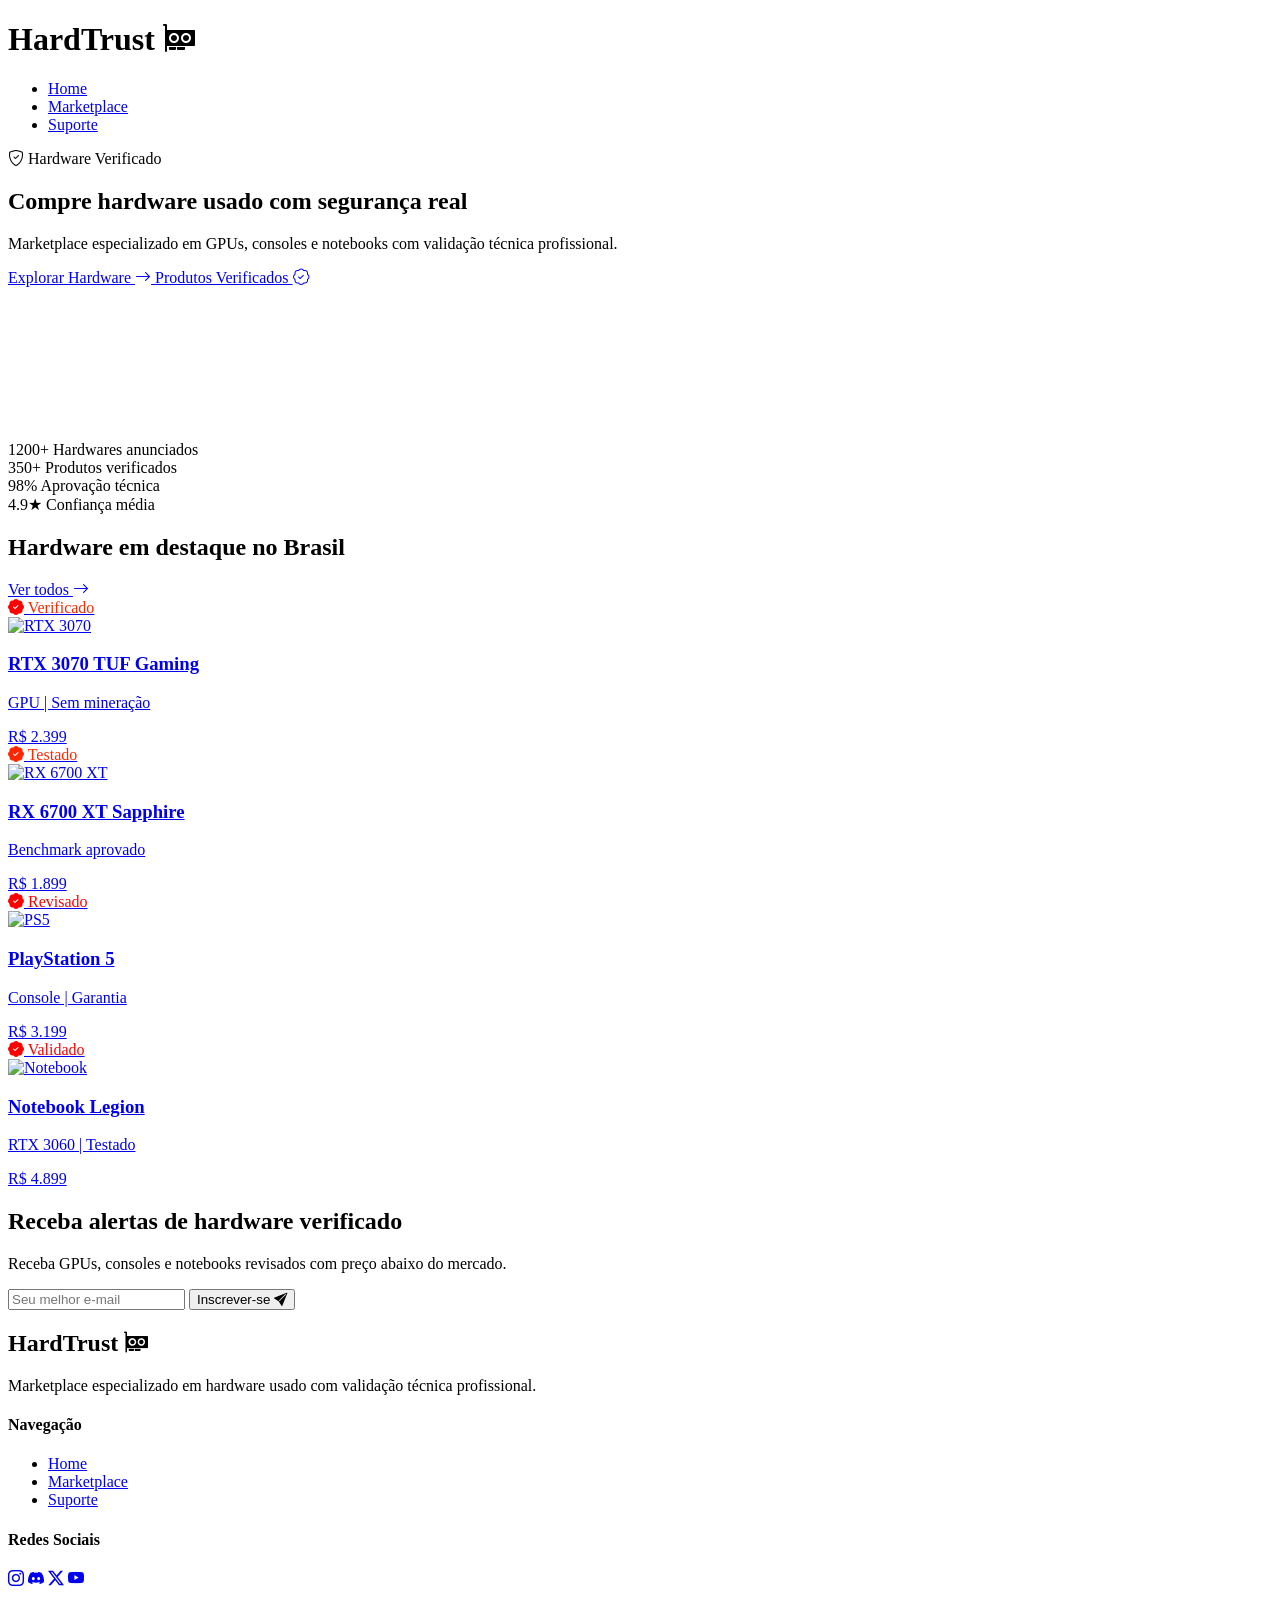
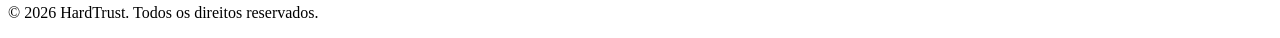
==== atv2/index/index.html @ 50b196d3 "Add files via upload" ====
<!DOCTYPE html>
<html lang="pt-br">
<head>
  <meta charset="UTF-8">
  <meta name="viewport" content="width=device-width, initial-scale=1.0">
  <title>HardTrust</title>

  <link href="https://fonts.googleapis.com/css2?family=Poppins:wght@300;400;500;700&display=swap" rel="stylesheet">

  <link rel="stylesheet"
  href="https://cdn.jsdelivr.net/npm/bootstrap-icons@1.11.3/font/bootstrap-icons.min.css">

  <link rel="stylesheet" href="/css/styles.css">
</head>
<body>

  <header class="header-page">
    <div class="container header-container">

      <h1>HardTrust <i class="bi bi-gpu-card"></i></h1>

      <nav>
        <ul class="header-menu">
          <li><a href="/index/index.html" class="item-menu active">Home</a></li>
          <li><a href="/pages/loja.html" class="item-menu">Marketplace</a></li>
          <li><a href="/pages/suporte.html" class="item-menu">Suporte</a></li>
        </ul>
      </nav>

    </div>
  </header>

  <section class="hero">

    <div class="container hero-content">

      <span class="hero-badge">
        <i class="bi bi-shield-check"></i>
        Hardware Verificado
      </span>

      <h2>
        Compre hardware usado com
        <span class="highlight">segurança real</span>
      </h2>

      <p>
        Marketplace especializado em GPUs, consoles e notebooks
        com validação técnica profissional.
      </p>

      <div class="hero-buttons">

        <a href="/pages/loja.html" class="btn-primary">
          Explorar Hardware
          <i class="bi bi-arrow-right"></i>
        </a>

        <a href="#hardware" class="btn-outline">
          Produtos Verificados
          <i class="bi bi-patch-check"></i>
        </a>

      </div>

    </div>

    <video class="video" autoplay muted loop playsinline>
      <source src="/vid/Ultimate All-Black PC Build  No RGB  RTX 5090 + Ultra 9 285K + Hyte Y70 + Noctua + ASUS.mp4" type="video/mp4">
    </video>

    <div class="hero-overlay"></div>

  </section>

  <section class="stats-bar">

    <div class="container stats-container">

      <div class="stat-item">
        <span class="stat-number">1200+</span>
        <span class="stat-label">Hardwares anunciados</span>
      </div>

      <div class="stat-item">
        <span class="stat-number">350+</span>
        <span class="stat-label">Produtos verificados</span>
      </div>

      <div class="stat-item">
        <span class="stat-number">98%</span>
        <span class="stat-label">Aprovação técnica</span>
      </div>

      <div class="stat-item">
        <span class="stat-number">4.9★</span>
        <span class="stat-label">Confiança média</span>
      </div>

    </div>

  </section>

  <section class="games" id="hardware">

    <div class="container">

      <div class="section-header">

        <h2>
          Hardware em destaque
          <span class="highlight">no Brasil</span>
        </h2>

        <a href="/pages/loja.html" class="see-all">
          Ver todos
          <i class="bi bi-arrow-right"></i>
        </a>

      </div>

      <div class="grid-cards">

        <a href="#" class="card">

          <div class="verified-badge" style="color: rgb(255, 38, 0);" >
            <i class="bi bi-patch-check-fill" style="color: rgb(255, 0, 0);"></i>
            Verificado
          </div>

          <img src="/img/download.png" alt="RTX 3070">

          <div class="card-game-info">
            <h3>RTX 3070 TUF Gaming</h3>
            <p>GPU | Sem mineração</p>
            <span class="card-price">R$ 2.399</span>
          </div>

        </a>

        <a href="#" class="card">

          <div class="verified-badge" style="color: rgb(255, 38, 0);">
            <i class="bi bi-patch-check-fill"></i>
            Testado
          </div>

          <img src="/img/rx6700xt.jpg" alt="RX 6700 XT">

          <div class="card-game-info">
            <h3>RX 6700 XT Sapphire</h3>
            <p>Benchmark aprovado</p>
            <span class="card-price">R$ 1.899</span>
          </div>

        </a>

        <a href="#" class="card">

          <div class="verified-badge" style="color: red;">
            <i class="bi bi-patch-check-fill"></i>
            Revisado
          </div>

          <img src="/img/ps5.jpg" alt="PS5">

          <div class="card-game-info">
            <h3>PlayStation 5</h3>
            <p>Console | Garantia</p>
            <span class="card-price">R$ 3.199</span>
          </div>

        </a>

        <a href="#" class="card">

          <div class="verified-badge" style="color: red;">
            <i class="bi bi-patch-check-fill"></i>
            Validado
          </div>

          <img src="/img/notebook legion.jpg" alt="Notebook">

          <div class="card-game-info">
            <h3>Notebook Legion</h3>
            <p>RTX 3060 | Testado</p>
            <span class="card-price">R$ 4.899</span>
          </div>

        </a>

      </div>

    </div>

  </section>

  <section class="newsletter">

    <div class="container newsletter-container">

      <div class="newsletter-text">

        <h2>
          Receba alertas de
          <span class="highlight">hardware verificado</span>
        </h2>

        <p>
          Receba GPUs, consoles e notebooks revisados
          com preço abaixo do mercado.
        </p>

      </div>

      <form class="newsletter-form" id="form-newsletter">

        <input
        type="email"
        id="email-input"
        placeholder="Seu melhor e-mail"
        required>

        <button type="submit">
          Inscrever-se
          <i class="bi bi-send-fill"></i>
        </button>

      </form>

    </div>

  </section>

  <footer class="footer">

    <div class="container footer-inner">

      <div class="footer-brand">
        <h2>HardTrust <i class="bi bi-gpu-card"></i></h2>

        <p>
          Marketplace especializado em hardware usado
          com validação técnica profissional.
        </p>
      </div>

      <div class="footer-links">

        <h4>Navegação</h4>

        <ul>
          <li><a href="/index/index.html">Home</a></li>
          <li><a href="/pages/loja.html">Marketplace</a></li>
          <li><a href="/pages/suporte.html">Suporte</a></li>
        </ul>

      </div>

      <div class="footer-social">

        <h4>Redes Sociais</h4>

        <div class="social-icons">
          <a href="#"><i class="bi bi-instagram"></i></a>
          <a href="#"><i class="bi bi-discord"></i></a>
          <a href="#"><i class="bi bi-twitter-x"></i></a>
          <a href="#"><i class="bi bi-youtube"></i></a>
        </div>

      </div>

    </div>

    <div class="footer-bottom">
      <p>© 2026 HardTrust. Todos os direitos reservados.</p>
    </div>

  </footer>

  <script src="/jason/script.js"></script>
</body>
</html>
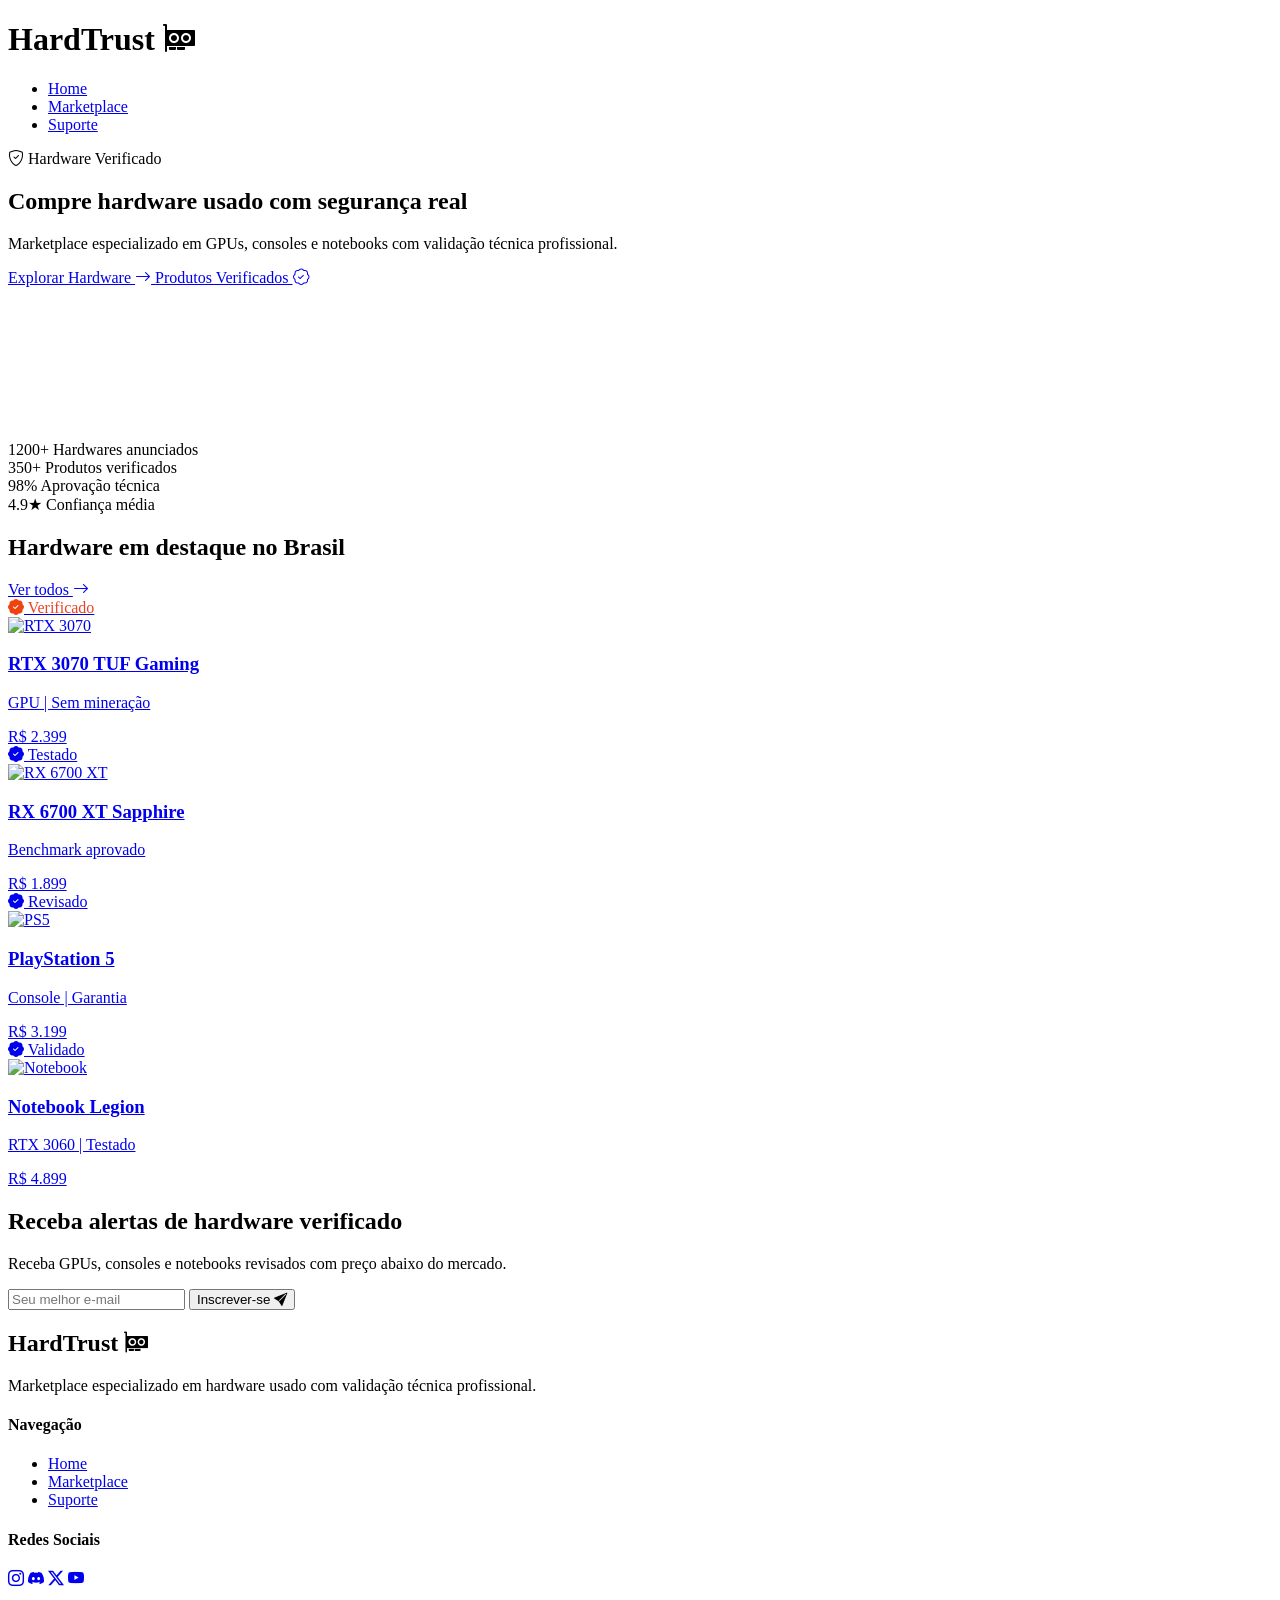
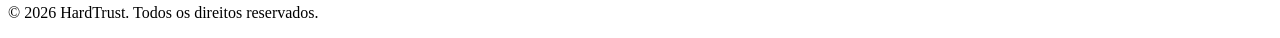
==== commit 4c65f130: "Add files via upload" ====
--- a/atv2/index/index.html
+++ b/atv2/index/index.html
@@ -66,7 +66,7 @@
     </div>
 
     <video class="video" autoplay muted loop playsinline>
-      <source src="/vid/Ultimate All-Black PC Build  No RGB  RTX 5090 + Ultra 9 285K + Hyte Y70 + Noctua + ASUS.mp4" type="video/mp4">
+      <source src="/vid/pc-black.mp4" type="video/mp4">
     </video>
 
     <div class="hero-overlay"></div>
@@ -123,8 +123,8 @@
 
         <a href="#" class="card">
 
-          <div class="verified-badge" style="color: rgb(255, 38, 0);" >
-            <i class="bi bi-patch-check-fill" style="color: rgb(255, 0, 0);"></i>
+          <div class="verified-badge" style="color: rgb(235, 66, 36);" >
+            <i class="bi bi-patch-check-fill" style="color: rgb(238, 67, 15);"></i>
             Verificado
           </div>
 
@@ -140,7 +140,7 @@
 
         <a href="#" class="card">
 
-          <div class="verified-badge" style="color: rgb(255, 38, 0);">
+          <div class="verified-badge">
             <i class="bi bi-patch-check-fill"></i>
             Testado
           </div>
@@ -157,7 +157,7 @@
 
         <a href="#" class="card">
 
-          <div class="verified-badge" style="color: red;">
+          <div class="verified-badge">
             <i class="bi bi-patch-check-fill"></i>
             Revisado
           </div>
@@ -174,7 +174,7 @@
 
         <a href="#" class="card">
 
-          <div class="verified-badge" style="color: red;">
+          <div class="verified-badge">
             <i class="bi bi-patch-check-fill"></i>
             Validado
           </div>
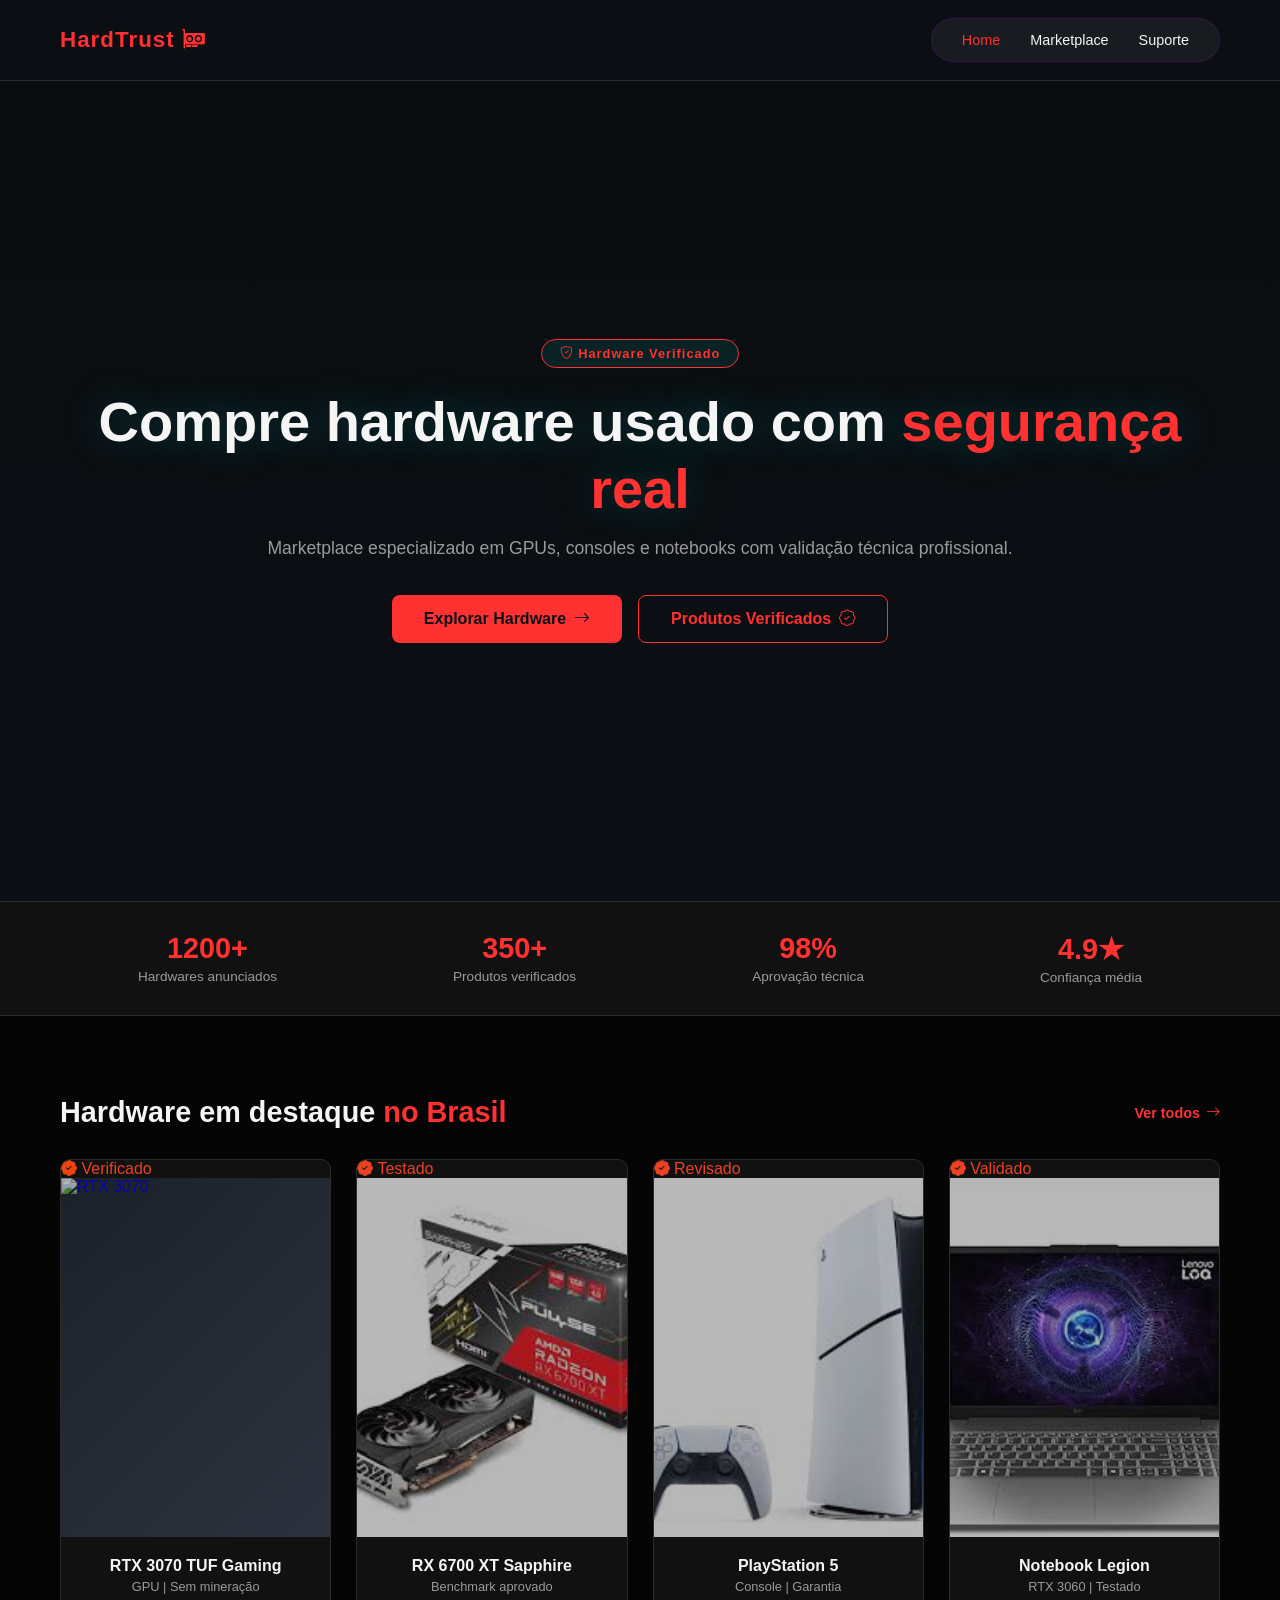
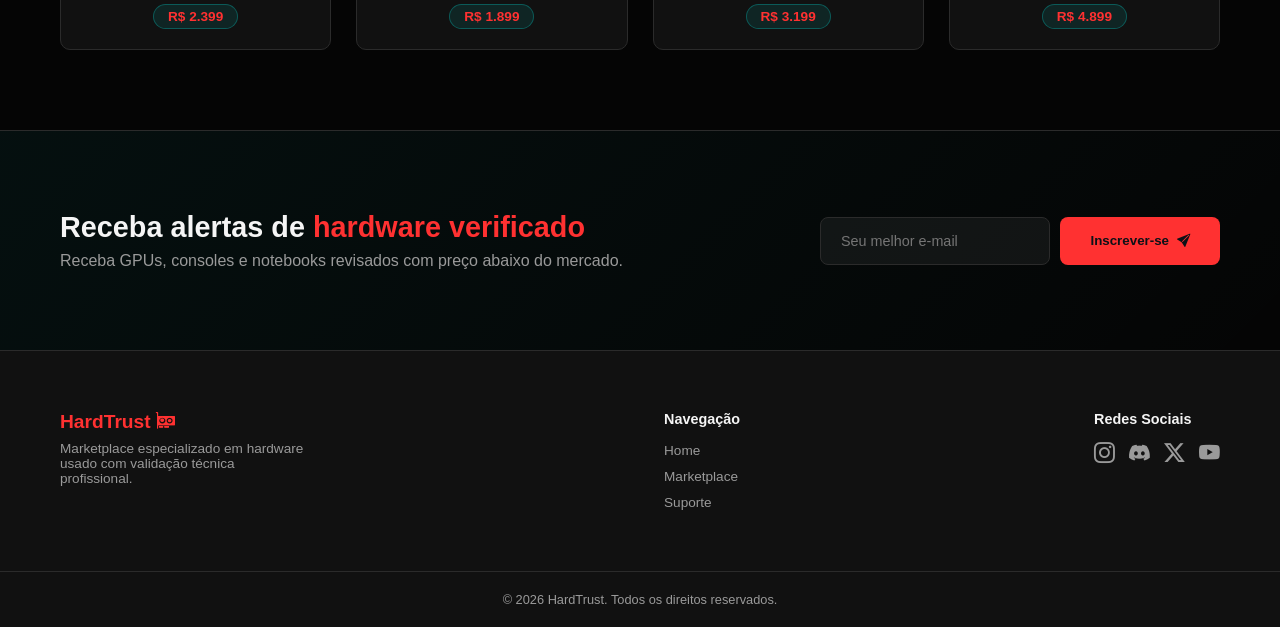
==== commit 710bdfa8: "Add files via upload" ====
--- a/atv2/index/index.html
+++ b/atv2/index/index.html
@@ -10,7 +10,7 @@
   <link rel="stylesheet"
   href="https://cdn.jsdelivr.net/npm/bootstrap-icons@1.11.3/font/bootstrap-icons.min.css">
 
-  <link rel="stylesheet" href="/css/styles.css">
+  <link rel="stylesheet" href="../css/styles.css">
 </head>
 <body>
 
@@ -21,9 +21,9 @@
 
       <nav>
         <ul class="header-menu">
-          <li><a href="/index/index.html" class="item-menu active">Home</a></li>
-          <li><a href="/pages/loja.html" class="item-menu">Marketplace</a></li>
-          <li><a href="/pages/suporte.html" class="item-menu">Suporte</a></li>
+          <li><a href="./index.html" class="item-menu active">Home</a></li>
+          <li><a href="../pages/loja.html" class="item-menu">Marketplace</a></li>
+          <li><a href="../pages/suporte.html" class="item-menu">Suporte</a></li>
         </ul>
       </nav>
 
@@ -51,7 +51,7 @@
 
       <div class="hero-buttons">
 
-        <a href="/pages/loja.html" class="btn-primary">
+        <a href="../pages/loja.html" class="btn-primary">
           Explorar Hardware
           <i class="bi bi-arrow-right"></i>
         </a>
@@ -66,7 +66,7 @@
     </div>
 
     <video class="video" autoplay muted loop playsinline>
-      <source src="/vid/pc-black.mp4" type="video/mp4">
+      <source src="../vid/pc-black2.mp4" type="video/mp4">
     </video>
 
     <div class="hero-overlay"></div>
@@ -112,7 +112,7 @@
           <span class="highlight">no Brasil</span>
         </h2>
 
-        <a href="/pages/loja.html" class="see-all">
+        <a href="../pages/loja.html" class="see-all">
           Ver todos
           <i class="bi bi-arrow-right"></i>
         </a>
@@ -128,7 +128,7 @@
             Verificado
           </div>
 
-          <img src="/img/download.png" alt="RTX 3070">
+          <img src="../img/download.png" alt="RTX 3070">
 
           <div class="card-game-info">
             <h3>RTX 3070 TUF Gaming</h3>
@@ -140,12 +140,12 @@
 
         <a href="#" class="card">
 
-          <div class="verified-badge">
+          <div class="verified-badge" style="color: rgb(235, 66, 36); ">
             <i class="bi bi-patch-check-fill"></i>
             Testado
           </div>
 
-          <img src="/img/rx6700xt.jpg" alt="RX 6700 XT">
+          <img src="../img/rx6700xt.jpg" alt="RX 6700 XT">
 
           <div class="card-game-info">
             <h3>RX 6700 XT Sapphire</h3>
@@ -157,12 +157,12 @@
 
         <a href="#" class="card">
 
-          <div class="verified-badge">
+          <div class="verified-badge" style="color: rgb(235, 66, 36);">
             <i class="bi bi-patch-check-fill"></i>
             Revisado
           </div>
 
-          <img src="/img/ps5.jpg" alt="PS5">
+          <img src="../img/ps5.jpg" alt="PS5">
 
           <div class="card-game-info">
             <h3>PlayStation 5</h3>
@@ -174,12 +174,12 @@
 
         <a href="#" class="card">
 
-          <div class="verified-badge">
+          <div class="verified-badge" style="color: rgb(235, 66, 36);">
             <i class="bi bi-patch-check-fill"></i>
             Validado
           </div>
 
-          <img src="/img/notebook legion.jpg" alt="Notebook">
+          <img src="../img/notebook legion.jpg" alt="Notebook">
 
           <div class="card-game-info">
             <h3>Notebook Legion</h3>
@@ -250,9 +250,9 @@
         <h4>Navegação</h4>
 
         <ul>
-          <li><a href="/index/index.html">Home</a></li>
-          <li><a href="/pages/loja.html">Marketplace</a></li>
-          <li><a href="/pages/suporte.html">Suporte</a></li>
+          <li><a href="./index.html">Home</a></li>
+          <li><a href="../pages/loja.html">Marketplace</a></li>
+          <li><a href="../pages/suporte.html">Suporte</a></li>
         </ul>
 
       </div>
@@ -278,6 +278,6 @@
 
   </footer>
 
-  <script src="/jason/script.js"></script>
+  <script src="../jason/script.js"></script>
 </body>
-</html>+</html>
--- a/atv2/css/styles.css
+++ b/atv2/css/styles.css
@@ -0,0 +1,701 @@
+
+:root {
+  --primary: #ff3131;
+  --primary-dark: #c11212;
+  --dark-bg: #050505;
+  --dark-card: #111111;
+  --dark-border: #2b2b2b;
+  --light-text: #f5f5f5;
+  --muted-text: #9a9a9a;
+}
+
+* {
+  margin: 0;
+  padding: 0;
+  box-sizing: border-box;
+  font-family: 'Poppins', sans-serif;
+}
+
+body {
+  background-color: var(--dark-bg);
+  color: var(--light-text);
+  overflow-x: hidden;
+}
+
+.container {
+  max-width: 1200px;
+  margin: 0 auto;
+  padding: 0 20px;
+}
+
+.highlight {
+  color: var(--primary);
+}
+
+.header-page {
+  position: sticky;
+  top: 0;
+  z-index: 100;
+  background: rgba(13, 17, 23, 0.85);
+  backdrop-filter: blur(12px);
+  border-bottom: 1px solid var(--dark-border);
+}
+
+.header-container {
+  height: 80px;
+  display: flex;
+  align-items: center;
+  justify-content: space-between;
+}
+
+.header-page h1 {
+  font-size: 1.4rem;
+  color: var(--primary);
+  letter-spacing: 1px;
+}
+
+.header-menu {
+  display: flex;
+  gap: 30px;
+  padding: 12px 30px;
+  list-style: none;
+  background: rgba(255, 255, 255, 0.05);
+  backdrop-filter: blur(8px);
+  border-radius: 40px;
+  border: 1px solid rgba(174, 0, 255, 0.2);
+}
+
+.item-menu {
+  color: var(--light-text);
+  text-decoration: none;
+  font-weight: 500;
+  transition: color 0.3s;
+  font-size: 0.9rem;
+}
+
+.item-menu:hover,
+.item-menu.active {
+  color: var(--primary);
+}
+
+.hero {
+  height: calc(100vh - 80px);
+  display: flex;
+  align-items: center;
+  text-align: center;
+  position: relative;
+  overflow: hidden;
+}
+
+.hero-content {
+  position: relative;
+  z-index: 2;
+}
+
+.hero-badge {
+  display: inline-block;
+  background: rgba(4, 214, 207, 0.1);
+  border: 1px solid var(--primary);
+  color: var(--primary);
+  padding: 6px 18px;
+  border-radius: 40px;
+  font-size: 0.8rem;
+  font-weight: 600;
+  letter-spacing: 1px;
+  margin-bottom: 20px;
+}
+
+.hero h2 {
+  font-size: clamp(2rem, 5vw, 3.5rem);
+  font-weight: 700;
+  line-height: 1.2;
+  margin-bottom: 16px;
+  text-shadow: 0 0 40px rgba(4, 214, 207, 0.3);
+}
+
+.hero p {
+  font-size: 1.1rem;
+  color: var(--muted-text);
+  margin-bottom: 36px;
+}
+
+.hero-buttons {
+  display: flex;
+  gap: 16px;
+  justify-content: center;
+  flex-wrap: wrap;
+}
+
+.btn-primary {
+  display: inline-flex;
+  align-items: center;
+  gap: 8px;
+  background: var(--primary);
+  color: #0d1117;
+  padding: 14px 32px;
+  border-radius: 8px;
+  font-weight: 700;
+  text-decoration: none;
+  transition: 0.3s;
+}
+
+.btn-primary:hover {
+  background: var(--primary-dark);
+  transform: translateY(-2px);
+  box-shadow: 0 8px 30px rgba(4, 214, 207, 0.4);
+}
+
+.btn-outline {
+  display: inline-flex;
+  align-items: center;
+  gap: 8px;
+  border: 1px solid var(--primary);
+  color: var(--primary);
+  padding: 14px 32px;
+  border-radius: 8px;
+  font-weight: 600;
+  text-decoration: none;
+  transition: 0.3s;
+}
+
+.btn-outline:hover {
+  background: rgba(4, 214, 207, 0.1);
+  transform: translateY(-2px);
+}
+
+.video {
+  position: absolute;
+  top: 0;
+  left: 0;
+  width: 100%;
+  height: 100%;
+  object-fit: cover;
+  z-index: -2;
+}
+
+.hero-overlay {
+  position: absolute;
+  inset: 0;
+  background: linear-gradient(to bottom, rgba(13,17,23,0.6), rgba(13,17,23,0.8));
+  z-index: -1;
+}
+
+.stats-bar {
+  background: var(--dark-card);
+  border-top: 1px solid var(--dark-border);
+  border-bottom: 1px solid var(--dark-border);
+  padding: 30px 0;
+}
+
+.stats-container {
+  display: flex;
+  justify-content: space-around;
+  flex-wrap: wrap;
+  gap: 20px;
+}
+
+.stat-item {
+  display: flex;
+  flex-direction: column;
+  align-items: center;
+  gap: 4px;
+}
+
+.stat-number {
+  font-size: 1.8rem;
+  font-weight: 700;
+  color: var(--primary);
+}
+
+.stat-label {
+  font-size: 0.85rem;
+  color: var(--muted-text);
+}
+
+.games {
+  padding: 80px 0;
+}
+
+.section-header {
+  display: flex;
+  align-items: center;
+  justify-content: space-between;
+  margin-bottom: 30px;
+}
+
+.section-header h2 {
+  font-size: 1.8rem;
+}
+
+.see-all {
+  color: var(--primary);
+  text-decoration: none;
+  font-size: 0.9rem;
+  font-weight: 600;
+  transition: 0.2s;
+  display: flex;
+  align-items: center;
+  gap: 6px;
+}
+
+.see-all:hover {
+  gap: 10px;
+}
+
+.grid-cards {
+  display: grid;
+  grid-template-columns: repeat(auto-fit, minmax(250px, 1fr));
+  gap: 25px;
+}
+
+.card {
+  background: var(--dark-card);
+  border-radius: 10px;
+  overflow: hidden;
+  text-decoration: none;
+  transition: transform 0.3s, box-shadow 0.3s;
+  border: 1px solid var(--dark-border);
+  display: block;
+}
+
+.card:hover {
+  transform: translateY(-10px);
+  box-shadow: 0 20px 40px rgba(4, 214, 207, 0.15);
+  border-color: var(--primary);
+}
+
+.card img {
+  width: 100%;
+  aspect-ratio: 3/4;
+  object-fit: cover;
+  opacity: 0.7;
+  transition: opacity 0.3s, transform 0.3s;
+  display: block;
+
+  /* Placeholder visual quando não há imagem */
+  background: linear-gradient(135deg, #1f2937, #374151);
+  min-height: 250px;
+}
+
+.card:hover img {
+  opacity: 1;
+  transform: scale(1.05);
+}
+
+.card-game-info {
+  padding: 20px;
+  text-align: center;
+  color: var(--light-text);
+}
+
+.card-game-info h3 {
+  font-size: 1rem;
+  margin-bottom: 4px;
+}
+
+.card-game-info p {
+  font-size: 0.8rem;
+  color: var(--muted-text);
+  margin-bottom: 10px;
+}
+
+.card-price {
+  display: inline-block;
+  background: rgba(4, 214, 207, 0.1);
+  color: var(--primary);
+  padding: 4px 14px;
+  border-radius: 20px;
+  font-size: 0.85rem;
+  font-weight: 700;
+  border: 1px solid rgba(4, 214, 207, 0.3);
+}
+
+.newsletter {
+  padding: 80px 0;
+  background: linear-gradient(135deg, rgba(4, 214, 207, 0.05), transparent);
+  border-top: 1px solid var(--dark-border);
+}
+
+.newsletter-container {
+  display: flex;
+  align-items: center;
+  justify-content: space-between;
+  gap: 40px;
+  flex-wrap: wrap;
+}
+
+.newsletter-text h2 {
+  font-size: 1.8rem;
+  margin-bottom: 8px;
+}
+
+.newsletter-text p {
+  color: var(--muted-text);
+}
+
+.newsletter-form {
+  display: flex;
+  gap: 10px;
+  min-width: 400px;
+  flex-wrap: wrap;
+}
+
+.newsletter-form input {
+  flex: 1;
+  padding: 15px 20px;
+  border-radius: 8px;
+  background: rgba(255, 255, 255, 0.05);
+  border: 1px solid var(--dark-border);
+  color: white;
+  font-size: 0.9rem;
+  min-width: 200px;
+  transition: border-color 0.3s;
+}
+
+.newsletter-form input:focus {
+  outline: none;
+  border-color: var(--primary);
+}
+
+.newsletter-form button {
+  padding: 15px 30px;
+  background: var(--primary);
+  color: #0d1117;
+  border: none;
+  border-radius: 8px;
+  font-weight: 700;
+  cursor: pointer;
+  transition: 0.3s;
+  display: flex;
+  align-items: center;
+  gap: 8px;
+  white-space: nowrap;
+}
+
+.newsletter-form button:hover {
+  background: var(--primary-dark);
+  transform: translateY(-2px);
+}
+
+.footer {
+  border-top: 1px solid var(--dark-border);
+  background: var(--dark-card);
+}
+
+.footer-inner {
+  display: flex;
+  justify-content: space-between;
+  padding: 60px 20px;
+  gap: 40px;
+  flex-wrap: wrap;
+}
+
+.footer-brand h2 {
+  color: var(--primary);
+  font-size: 1.2rem;
+  margin-bottom: 8px;
+}
+
+.footer-brand p {
+  color: var(--muted-text);
+  font-size: 0.85rem;
+  max-width: 250px;
+}
+
+.footer-links h4,
+.footer-social h4 {
+  font-size: 0.9rem;
+  font-weight: 700;
+  margin-bottom: 14px;
+  color: var(--light-text);
+}
+
+.footer-links ul {
+  list-style: none;
+  display: flex;
+  flex-direction: column;
+  gap: 8px;
+}
+
+.footer-links ul a {
+  color: var(--muted-text);
+  text-decoration: none;
+  font-size: 0.85rem;
+  transition: color 0.3s;
+}
+
+.footer-links ul a:hover {
+  color: var(--primary);
+}
+
+.social-icons {
+  display: flex;
+  gap: 14px;
+}
+
+.social-icons a {
+  color: var(--muted-text);
+  font-size: 1.3rem;
+  transition: color 0.3s, transform 0.3s;
+  text-decoration: none;
+}
+
+.social-icons a:hover {
+  color: var(--primary);
+  transform: translateY(-3px);
+}
+
+.footer-bottom {
+  text-align: center;
+  padding: 20px;
+  border-top: 1px solid var(--dark-border);
+  color: var(--muted-text);
+  font-size: 0.8rem;
+}
+
+.page-hero {
+  padding: 60px 0;
+  background: linear-gradient(135deg, rgba(4, 214, 207, 0.08), transparent);
+  border-bottom: 1px solid var(--dark-border);
+  text-align: center;
+}
+
+.page-hero h2 {
+  font-size: 2.2rem;
+  margin-bottom: 10px;
+}
+
+.page-hero p {
+  color: var(--muted-text);
+}
+
+.loja-section {
+  padding: 60px 0;
+}
+
+.filtros {
+  display: flex;
+  gap: 12px;
+  margin-bottom: 40px;
+  flex-wrap: wrap;
+}
+
+.filtro-btn {
+  padding: 8px 20px;
+  border-radius: 40px;
+  border: 1px solid var(--dark-border);
+  background: transparent;
+  color: var(--muted-text);
+  cursor: pointer;
+  font-size: 0.85rem;
+  font-family: 'Poppins', sans-serif;
+  transition: 0.3s;
+}
+
+.filtro-btn:hover,
+.filtro-btn.active {
+  border-color: var(--primary);
+  color: var(--primary);
+  background: rgba(4, 214, 207, 0.08);
+}
+
+.suporte-section {
+  padding: 60px 0;
+}
+
+.suporte-container {
+  display: grid;
+  grid-template-columns: 1fr 1fr;
+  gap: 60px;
+}
+
+.faq-col h3,
+.contato-col h3 {
+  font-size: 1.3rem;
+  margin-bottom: 24px;
+  padding-bottom: 12px;
+  border-bottom: 1px solid var(--dark-border);
+}
+
+.faq-item {
+  border-bottom: 1px solid var(--dark-border);
+  margin-bottom: 4px;
+}
+
+.faq-btn {
+  width: 100%;
+  text-align: left;
+  background: none;
+  border: none;
+  color: var(--light-text);
+  font-family: 'Poppins', sans-serif;
+  font-size: 0.9rem;
+  padding: 16px 0;
+  cursor: pointer;
+  display: flex;
+  justify-content: space-between;
+  align-items: center;
+  gap: 10px;
+  transition: color 0.3s;
+}
+
+.faq-btn:hover {
+  color: var(--primary);
+}
+
+.faq-btn i {
+  transition: transform 0.3s;
+  flex-shrink: 0;
+}
+
+.faq-btn.open i {
+  transform: rotate(180deg);
+}
+
+.faq-answer {
+  display: none;
+  padding: 0 0 16px 0;
+}
+
+.faq-answer p {
+  color: var(--muted-text);
+  font-size: 0.85rem;
+  line-height: 1.6;
+}
+
+.faq-answer.open {
+  display: block;
+}
+
+.contato-form {
+  display: flex;
+  flex-direction: column;
+  gap: 14px;
+}
+
+.contato-form label {
+  font-size: 0.85rem;
+  font-weight: 600;
+  color: var(--muted-text);
+  margin-bottom: -8px;
+}
+
+.contato-form input,
+.contato-form textarea,
+.contato-form select {
+  padding: 12px 16px;
+  border-radius: 8px;
+  background: rgba(255, 255, 255, 0.04);
+  border: 1px solid var(--dark-border);
+  color: var(--light-text);
+  font-family: 'Poppins', sans-serif;
+  font-size: 0.9rem;
+  transition: border-color 0.3s;
+  resize: vertical;
+}
+
+.contato-form select option {
+  background: var(--dark-card);
+}
+
+.contato-form input:focus,
+.contato-form textarea:focus,
+.contato-form select:focus {
+  outline: none;
+  border-color: var(--primary);
+}
+
+.contato-form button {
+  padding: 14px 28px;
+  background: var(--primary);
+  color: #0d1117;
+  border: none;
+  border-radius: 8px;
+  font-weight: 700;
+  font-family: 'Poppins', sans-serif;
+  cursor: pointer;
+  font-size: 0.95rem;
+  transition: 0.3s;
+  display: flex;
+  align-items: center;
+  justify-content: center;
+  gap: 8px;
+  margin-top: 6px;
+}
+
+.contato-form button:hover {
+  background: var(--primary-dark);
+  transform: translateY(-2px);
+}
+
+@media (max-width: 768px) {
+  .header-page h1 {
+    font-size: 1rem;
+  }
+
+  .header-menu {
+    gap: 16px;
+    padding: 10px 18px;
+  }
+
+  .hero h2 {
+    font-size: 1.8rem;
+  }
+
+  .newsletter-form {
+    min-width: unset;
+    width: 100%;
+  }
+
+  .newsletter-container {
+    flex-direction: column;
+    text-align: center;
+  }
+
+  .suporte-container {
+    grid-template-columns: 1fr;
+  }
+
+  .footer-inner {
+    flex-direction: column;
+    padding: 40px 20px;
+  }
+
+  .section-header {
+    flex-direction: column;
+    align-items: flex-start;
+    gap: 10px;
+  }
+  
+
+.card{
+  position: relative;
+}
+
+.verified-badge{
+  position: absolute;
+  top: 12px;
+  left: 12px;
+
+  background: #ff3131;
+
+  color: white;
+
+  padding: 6px 12px;
+
+  border-radius: 30px;
+
+  font-size: 0.75rem;
+  font-weight: 700;
+
+  z-index: 5;
+
+  display: flex;
+  align-items: center;
+  gap: 6px;
+
+  box-shadow: 0 0 20px rgba(255,49,49,0.4);
+}
+
+
+}
